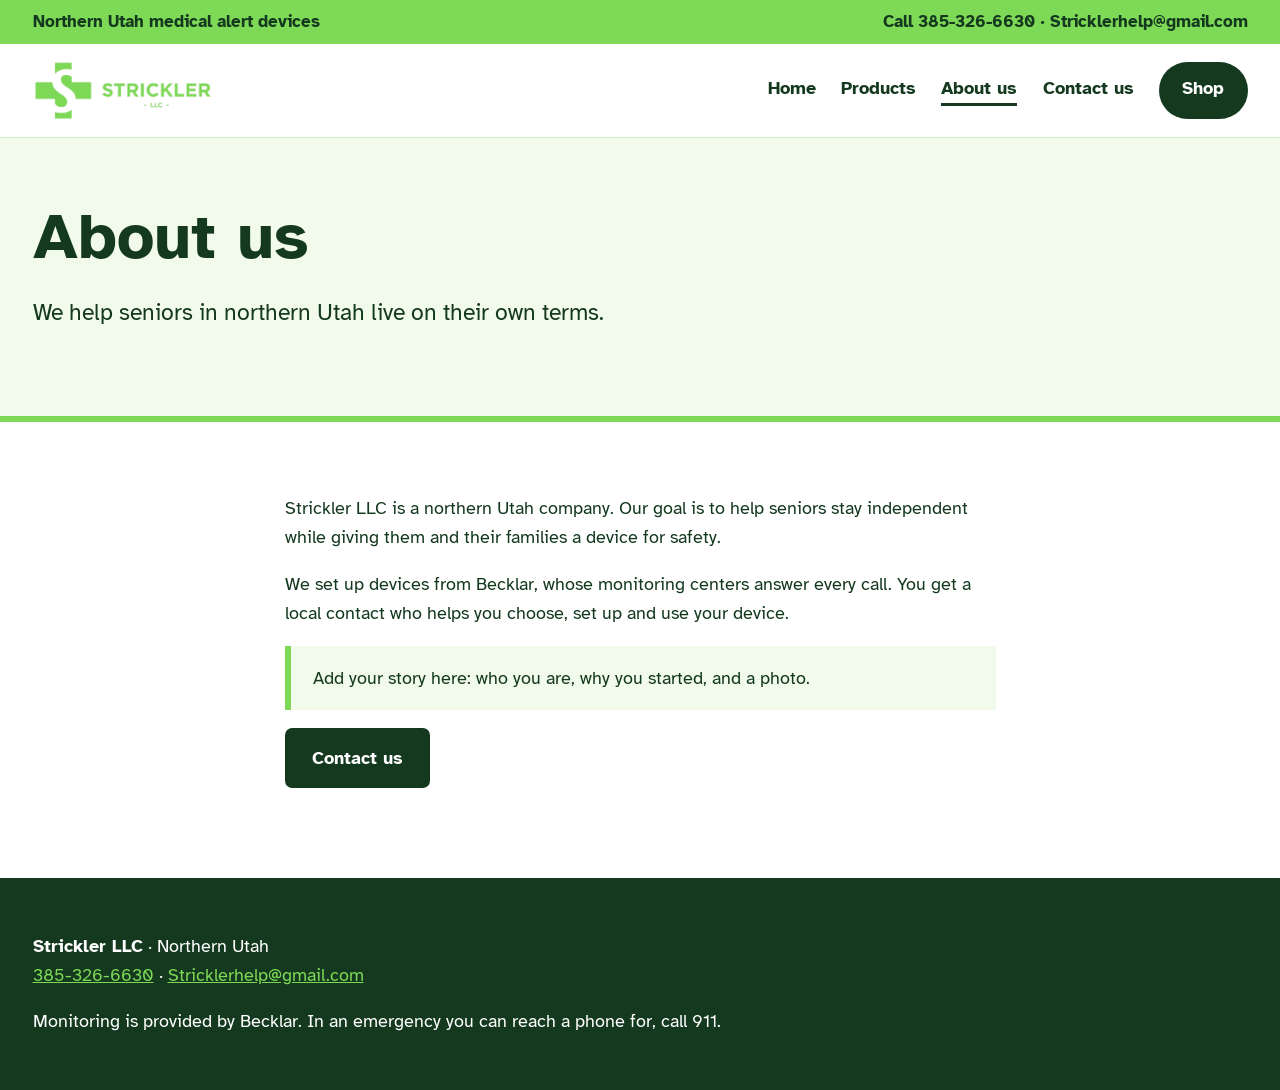
==== about.html @ ae5a93f5 "Add files via upload" ====
<!DOCTYPE html>
<html lang="en"><head><meta charset="utf-8"><meta name="viewport" content="width=device-width, initial-scale=1">
<title>About us | Strickler LLC</title><meta name="description" content="About Strickler LLC, northern Utah.">
<link href="https://fonts.googleapis.com/css2?family=Atkinson+Hyperlegible:wght@400;700&display=swap" rel="stylesheet">
<link rel="icon" href="logo.png"><link rel="stylesheet" href="style.css"></head><body>
<div class="top"><div class="wrap"><span>Northern Utah medical alert devices</span><span><a href="tel:+13853266630">Call 385-326-6630</a> &middot; <a href="mailto:Stricklerhelp@gmail.com">Stricklerhelp@gmail.com</a></span></div></div>
<header><div class="wrap"><a class="logo" href="index.html"><img src="logo.png" alt="Strickler LLC"></a>
<nav aria-label="Main"><a href="index.html">Home</a><a href="products.html">Products</a><a href="about.html" aria-current="page">About us</a><a href="contact.html">Contact us</a><a class="shop" href="https://YOUR-STORE.myshopify.com">Shop</a></nav></div></header>
<main>
<div class="hero"><div class="wrap"><h1>About us</h1><p>We help seniors in northern Utah live on their own terms.</p></div></div>
<section><div class="wrap" style="max-width:42rem"><p>Strickler LLC is a northern Utah company. Our goal is to help seniors stay independent while giving them and their families a device for safety.</p>
<p>We set up devices from Becklar, whose monitoring centers answer every call. You get a local contact who helps you choose, set up and use your device.</p>
<p class="note">Add your story here: who you are, why you started, and a photo.</p><a class="btn" href="contact.html">Contact us</a></div></section>
</main>
<footer><div class="wrap"><p><strong>Strickler LLC</strong> &middot; Northern Utah<br><a href="tel:+13853266630">385-326-6630</a> &middot; <a href="mailto:Stricklerhelp@gmail.com">Stricklerhelp@gmail.com</a></p>
<p>Monitoring is provided by Becklar. In an emergency you can reach a phone for, call 911.</p></div></footer></body></html>
---- style.css ----
:root{--lime:#7ED956;--forest:#14391f;--leaf:#2e7d32;--mist:#f1faeb;--white:#fff;--line:#cdeebd}
*{box-sizing:border-box}
html{font-size:112.5%}
body{margin:0;font-family:"Atkinson Hyperlegible",Verdana,sans-serif;color:var(--forest);background:var(--white);line-height:1.6}
a{color:var(--leaf)}
:focus-visible{outline:3px solid var(--forest);outline-offset:3px}
.wrap{max-width:60rem;margin:0 auto;padding:0 1.25rem}
header{background:var(--white);border-bottom:6px solid var(--lime)}
header .wrap{display:flex;flex-wrap:wrap;align-items:center;justify-content:space-between;gap:.5rem 1.5rem;padding-top:.9rem;padding-bottom:.9rem}
.logo{font-weight:700;font-size:1.4rem;color:var(--forest);text-decoration:none}
nav a{color:var(--forest);font-weight:700;margin-right:1.1rem;text-decoration:none;border-bottom:3px solid transparent}
nav a:hover,nav a[aria-current]{border-bottom-color:var(--forest)}
h1{font-size:clamp(2.2rem,6vw,3.6rem);line-height:1.1;margin:0 0 1rem}
h2{font-size:1.8rem;margin:0 0 .75rem}
.hero{background:var(--mist);padding:3.5rem 0;border-bottom:6px solid var(--lime)}
.hero p{font-size:1.25rem;max-width:36rem}
section{padding:3rem 0}
.btn{display:inline-block;background:var(--forest);color:var(--white);padding:.85rem 1.5rem;border-radius:.4rem;font-weight:700;text-decoration:none;margin-right:.5rem}
.btn:hover{background:var(--leaf)}
.btn.alt{background:var(--lime);color:var(--forest)}
.btn.alt:hover{background:#93e270}
.grid{display:grid;grid-template-columns:repeat(auto-fit,minmax(16rem,1fr));gap:1.5rem}
.card{border:2px solid var(--line);border-radius:.6rem;padding:1.5rem;background:var(--white)}
.card h3{margin-top:0;font-size:1.5rem}
.price{font-size:1.1rem}
.price strong{font-size:2rem}
ul.tick{padding-left:1.2rem}
.note{background:var(--mist);border-left:6px solid var(--lime);padding:1rem 1.25rem}
footer{background:var(--forest);color:var(--white);padding:2rem 0;margin-top:2rem}
footer a{color:var(--lime)}
@media (prefers-reduced-motion:no-preference){.btn{transition:background .15s}}
.logo img{display:block;height:3.4rem;width:auto}
.top{background:var(--lime);font-weight:700;font-size:.95rem}
.top .wrap{display:flex;justify-content:space-between;flex-wrap:wrap;gap:.25rem 1.5rem;padding-top:.45rem;padding-bottom:.45rem}
.top a{color:var(--forest);text-decoration:none}
header{border-bottom:1px solid var(--line)}
header .wrap{max-width:70rem}
.wrap{max-width:70rem}
.shop{background:var(--forest);color:var(--white);padding:.7rem 1.3rem;border-radius:2rem;font-weight:700;text-decoration:none;white-space:nowrap}
.shop:hover{background:var(--leaf)}
nav{display:flex;flex-wrap:wrap;gap:.25rem 1.4rem;align-items:center}
nav a{margin:0}
.split{display:grid;grid-template-columns:repeat(auto-fit,minmax(18rem,1fr));gap:2.5rem;align-items:center}
video{width:100%;border-radius:.8rem;background:var(--forest);border:4px solid var(--lime)}
table{width:100%;border-collapse:collapse;margin:1rem 0}
th,td{text-align:left;padding:.7rem .8rem;border-bottom:1px solid var(--line);vertical-align:top}
th{background:var(--mist)}
details{border:2px solid var(--line);border-radius:.5rem;padding:.8rem 1.1rem;margin-bottom:.8rem}
summary{font-weight:700;cursor:pointer}
label{display:block;font-weight:700;margin:.9rem 0 .25rem}
input,textarea{width:100%;font:inherit;padding:.7rem;border:2px solid var(--forest);border-radius:.4rem}
.steps{counter-reset:s;list-style:none;padding:0;display:grid;grid-template-columns:repeat(auto-fit,minmax(15rem,1fr));gap:1.25rem}
.steps li{counter-increment:s;border-top:6px solid var(--lime);padding-top:.8rem}
.steps li::before{content:counter(s);display:block;font-size:2.4rem;font-weight:700;color:var(--leaf)}
.photo{background:var(--mist);border:2px dashed var(--lime);border-radius:.6rem;padding:2.5rem 1rem;text-align:center;margin-bottom:1rem}
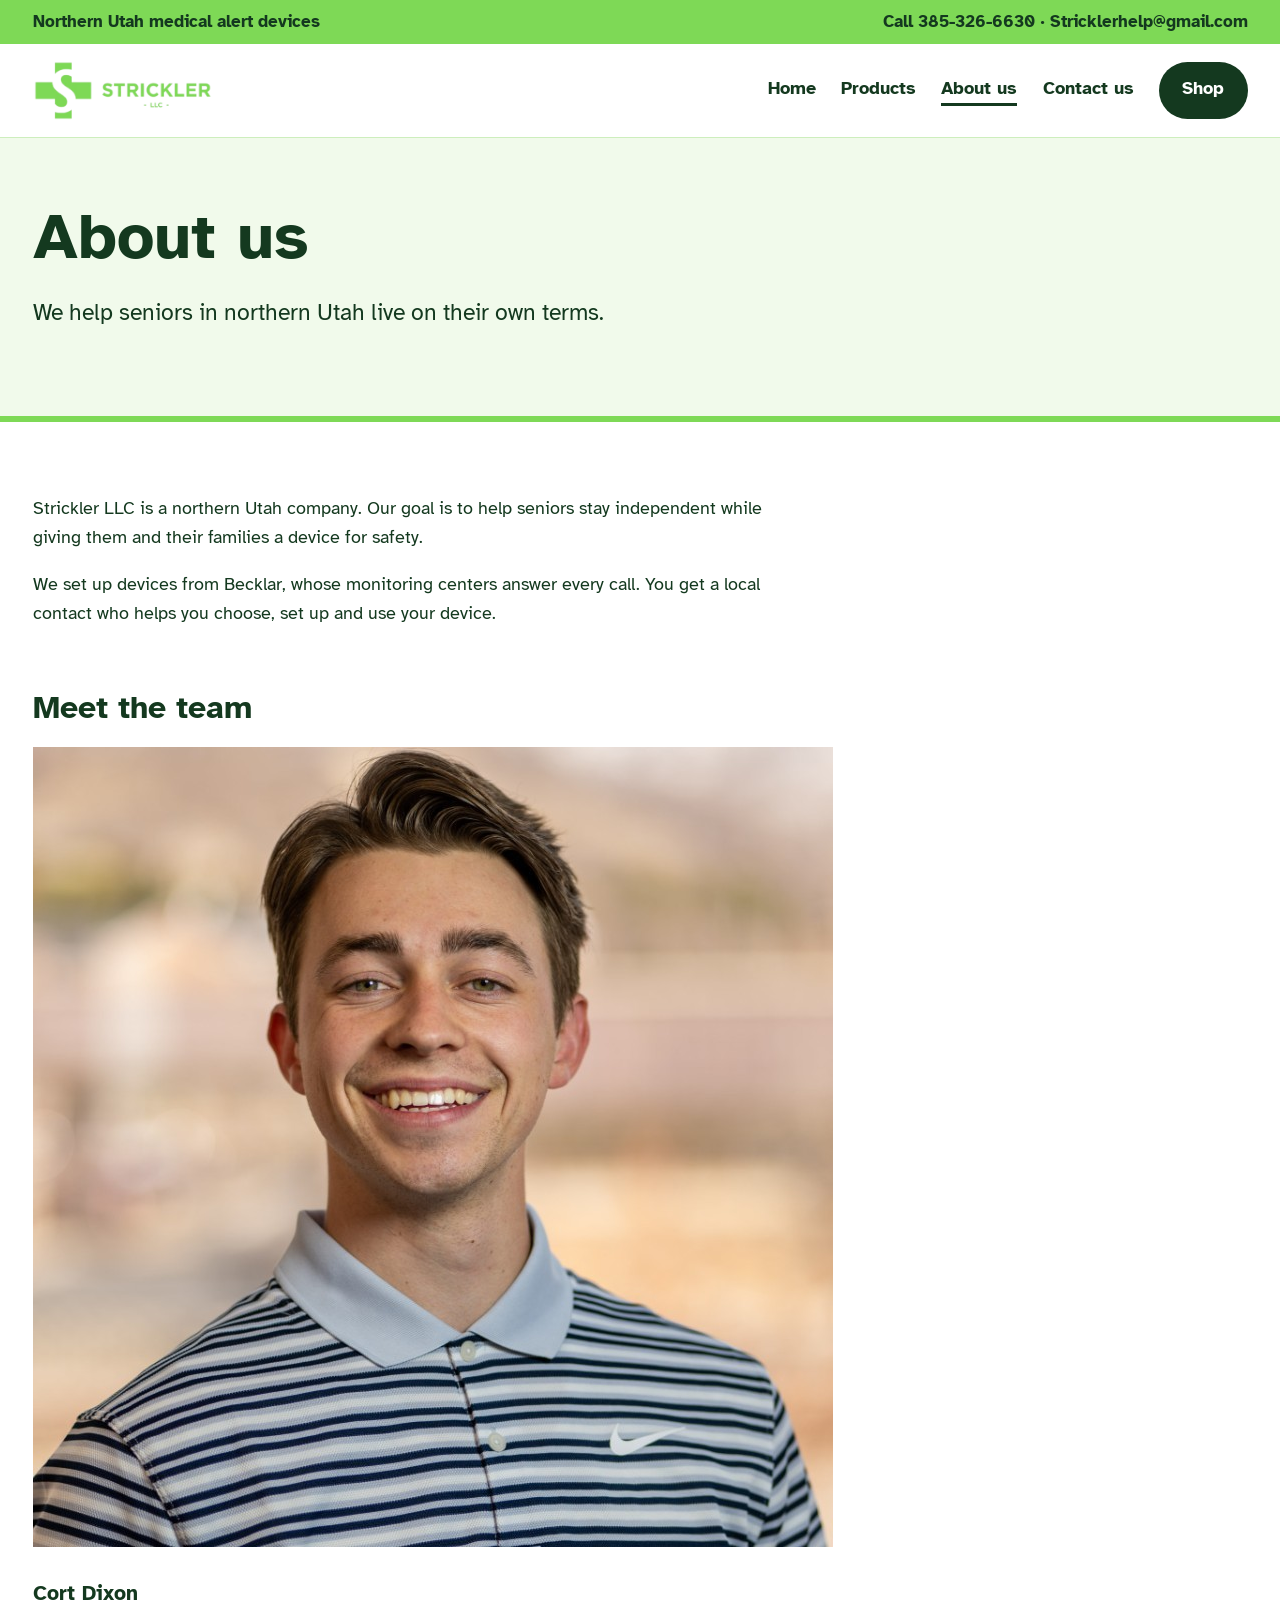
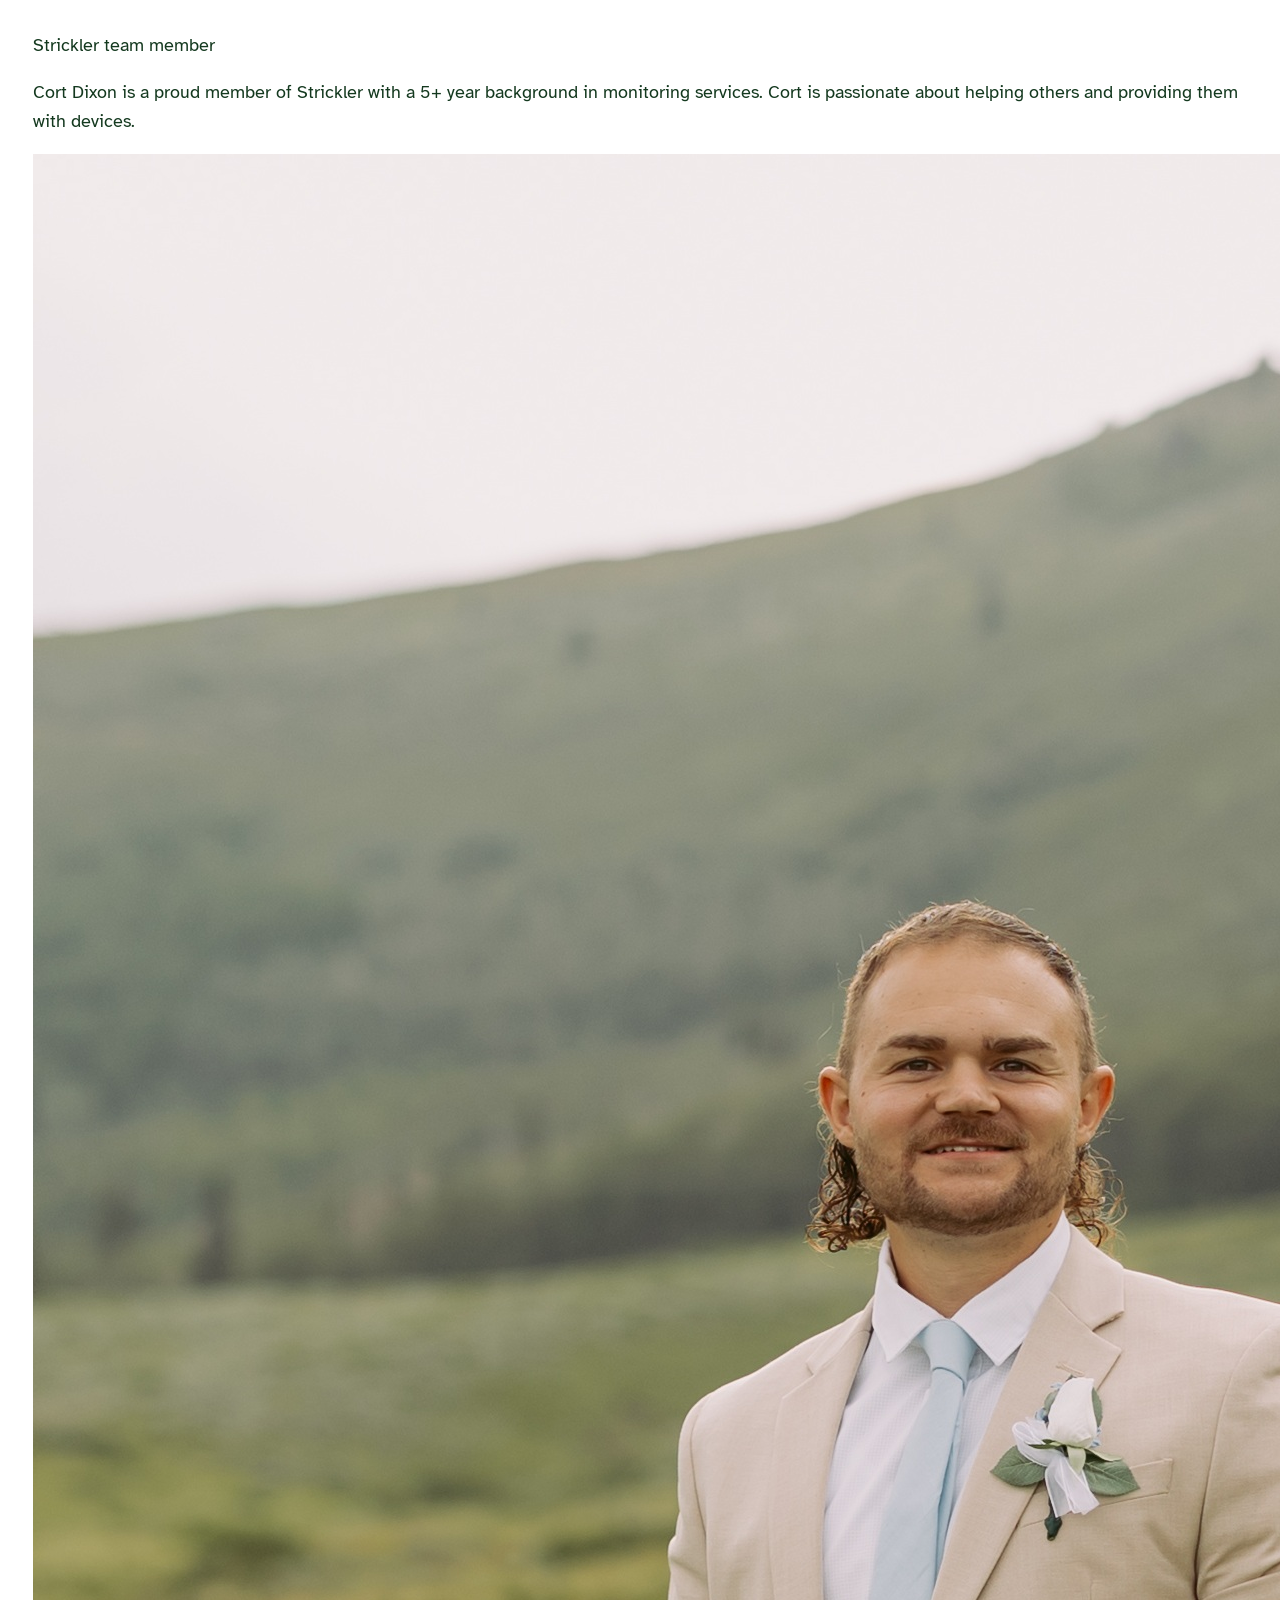
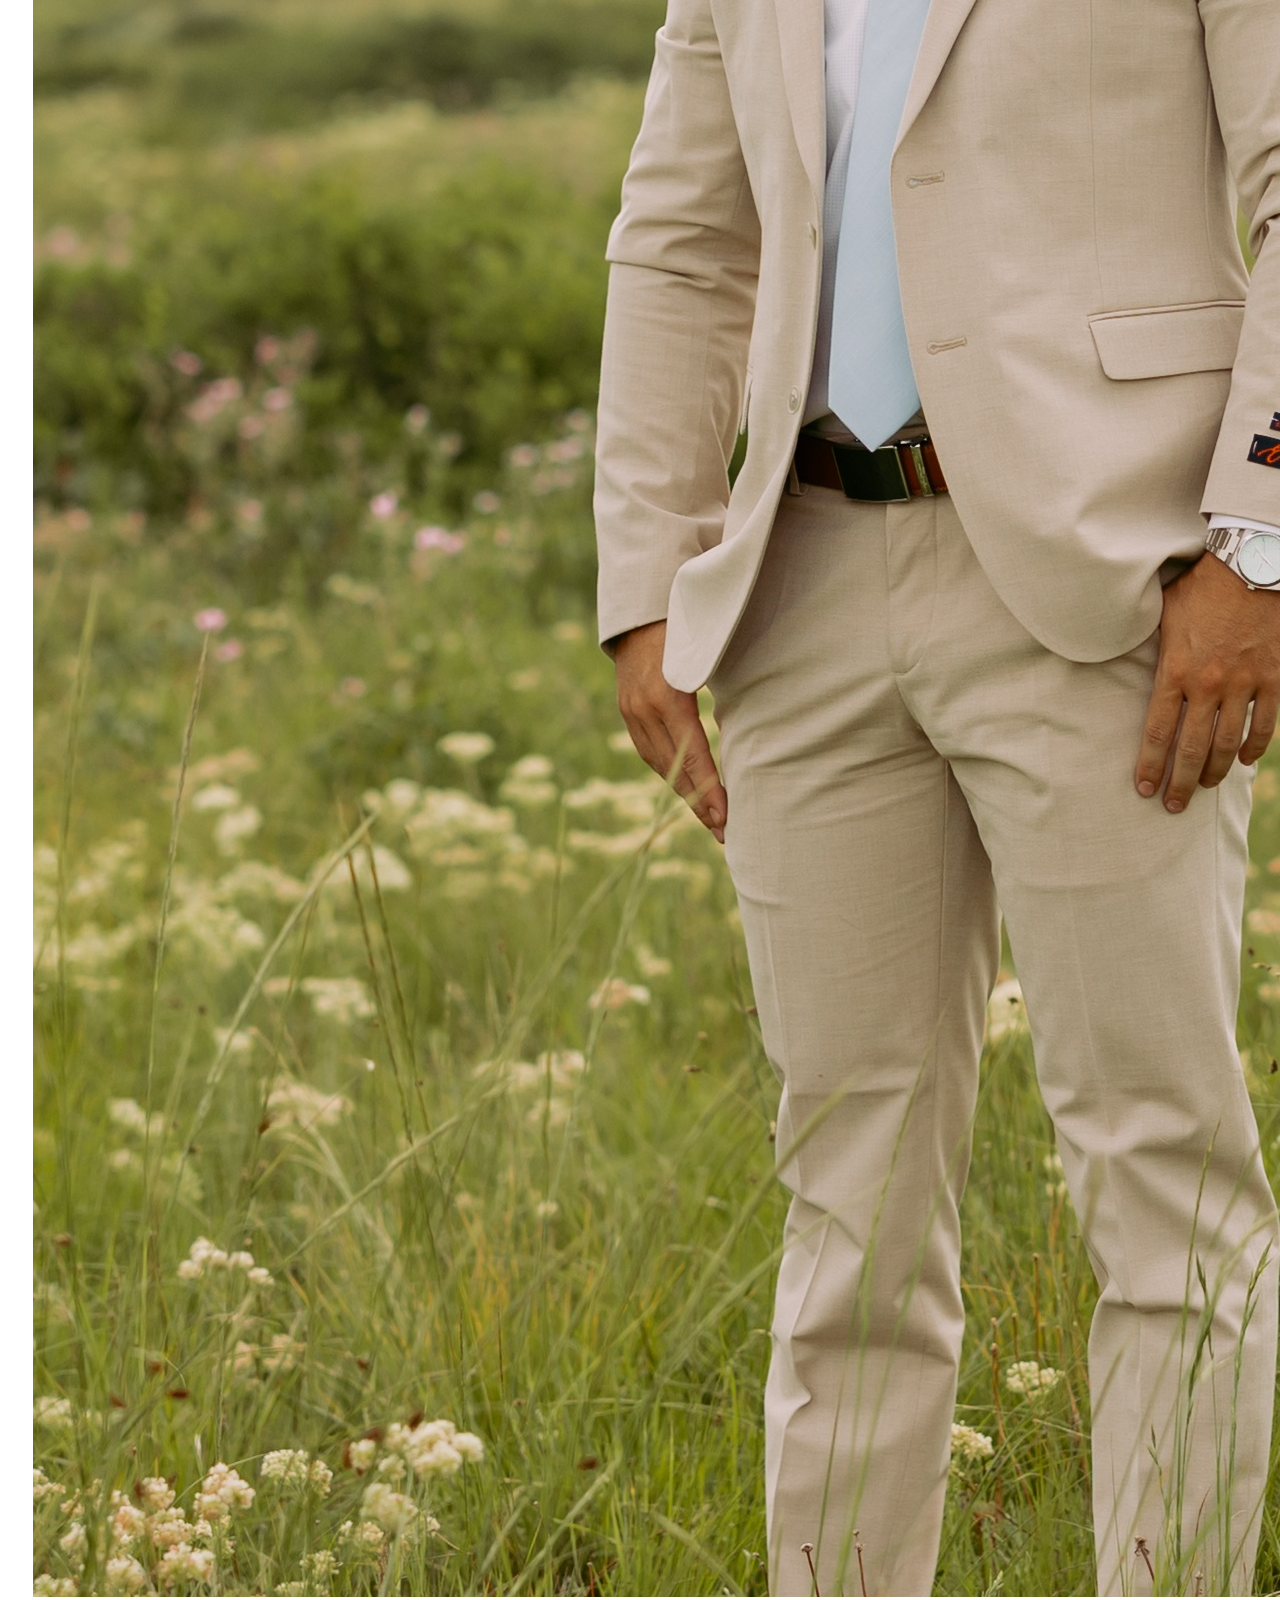
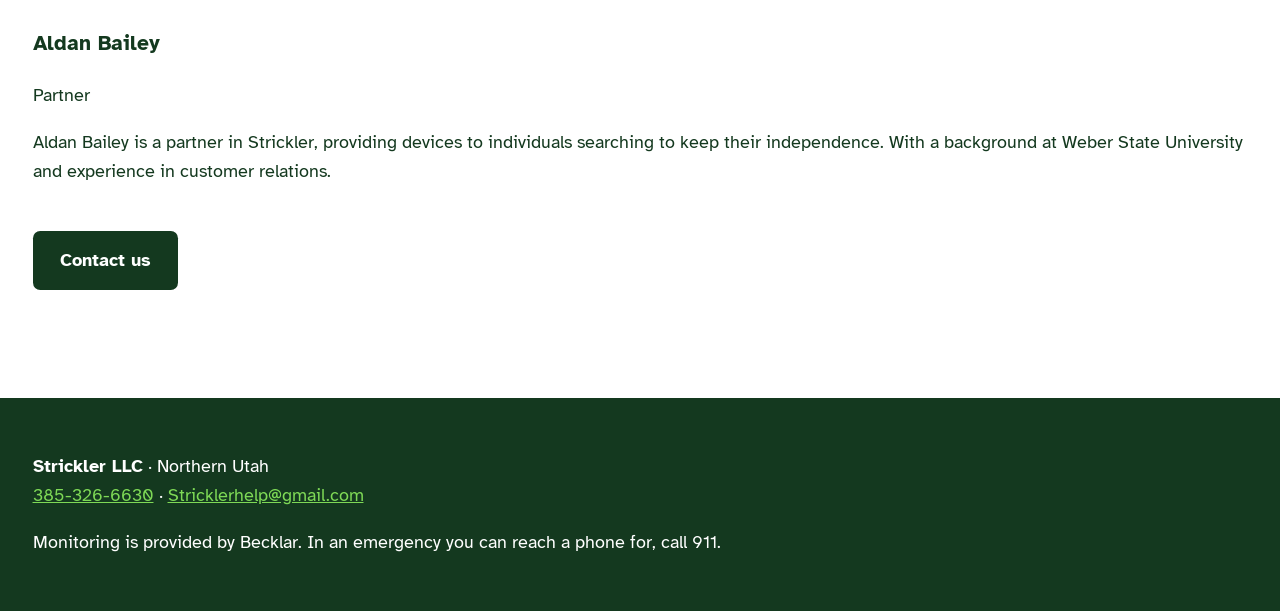
==== commit 7c993af9: "Add files via upload" ====
--- a/about.html
+++ b/about.html
@@ -2,15 +2,21 @@
 <html lang="en"><head><meta charset="utf-8"><meta name="viewport" content="width=device-width, initial-scale=1">
 <title>About us | Strickler LLC</title><meta name="description" content="About Strickler LLC, northern Utah.">
 <link href="https://fonts.googleapis.com/css2?family=Atkinson+Hyperlegible:wght@400;700&display=swap" rel="stylesheet">
-<link rel="icon" href="logo.png"><link rel="stylesheet" href="style.css"></head><body>
+<link rel="icon" type="image/png" href="favicon.png"><link rel="apple-touch-icon" href="favicon.png"><link rel="stylesheet" href="style.css"></head><body>
 <div class="top"><div class="wrap"><span>Northern Utah medical alert devices</span><span><a href="tel:+13853266630">Call 385-326-6630</a> &middot; <a href="mailto:Stricklerhelp@gmail.com">Stricklerhelp@gmail.com</a></span></div></div>
 <header><div class="wrap"><a class="logo" href="index.html"><img src="logo.png" alt="Strickler LLC"></a>
 <nav aria-label="Main"><a href="index.html">Home</a><a href="products.html">Products</a><a href="about.html" aria-current="page">About us</a><a href="contact.html">Contact us</a><a class="shop" href="https://YOUR-STORE.myshopify.com">Shop</a></nav></div></header>
 <main>
 <div class="hero"><div class="wrap"><h1>About us</h1><p>We help seniors in northern Utah live on their own terms.</p></div></div>
-<section><div class="wrap" style="max-width:42rem"><p>Strickler LLC is a northern Utah company. Our goal is to help seniors stay independent while giving them and their families a device for safety.</p>
-<p>We set up devices from Becklar, whose monitoring centers answer every call. You get a local contact who helps you choose, set up and use your device.</p>
-<p class="note">Add your story here: who you are, why you started, and a photo.</p><a class="btn" href="contact.html">Contact us</a></div></section>
+<section><div class="wrap"><div style="max-width:42rem"><p>Strickler LLC is a northern Utah company. Our goal is to help seniors stay independent while giving them and their families a device for safety.</p>
+<p>We set up devices from Becklar, whose monitoring centers answer every call. You get a local contact who helps you choose, set up and use your device.</p></div>
+<h2 style="margin-top:3rem">Meet the team</h2>
+<div class="team">
+<div class="person"><img class="avatar" src="images/Cort_About.jpg" alt="Cort Dixon" loading="lazy"><h3>Cort Dixon</h3><p class="role">Strickler team member</p>
+<p>Cort Dixon is a proud member of Strickler with a 5+ year background in monitoring services. Cort is passionate about helping others and providing them with devices.</p></div>
+<div class="person"><img class="avatar" src="images/Aldan_About.jpg" alt="Aldan Bailey" loading="lazy"><h3>Aldan Bailey</h3><p class="role">Partner</p>
+<p>Aldan Bailey is a partner in Strickler, providing devices to individuals searching to keep their independence. With a background at Weber State University and experience in customer relations.</p></div></div>
+<p style="margin-top:2.5rem"><a class="btn" href="contact.html">Contact us</a></p></div></section>
 </main>
 <footer><div class="wrap"><p><strong>Strickler LLC</strong> &middot; Northern Utah<br><a href="tel:+13853266630">385-326-6630</a> &middot; <a href="mailto:Stricklerhelp@gmail.com">Stricklerhelp@gmail.com</a></p>
 <p>Monitoring is provided by Becklar. In an emergency you can reach a phone for, call 911.</p></div></footer></body></html>
--- a/style.css
+++ b/style.css
@@ -53,3 +53,10 @@
 .steps li{counter-increment:s;border-top:6px solid var(--lime);padding-top:.8rem}
 .steps li::before{content:counter(s);display:block;font-size:2.4rem;font-weight:700;color:var(--leaf)}
 .photo{background:var(--mist);border:2px dashed var(--lime);border-radius:.6rem;padding:2.5rem 1rem;text-align:center;margin-bottom:1rem}
+.prod{display:flex;align-items:center;justify-content:center;height:18rem;background:var(--mist);border-radius:.6rem;margin-bottom:1rem}
+.prod img{max-height:16rem;max-width:80%;width:auto;height:auto}
+.hero-img{display:block;width:100%;max-width:34rem;height:auto;margin:0 auto}
+.apps{display:flex;gap:1rem;justify-content:center;align-items:flex-start}
+.apps img{width:48%;max-width:15rem;height:auto}
+
+video{display:block;width:100%;max-width:22rem;aspect-ratio:9/16;object-fit:cover;margin:0 auto;max-height:none}
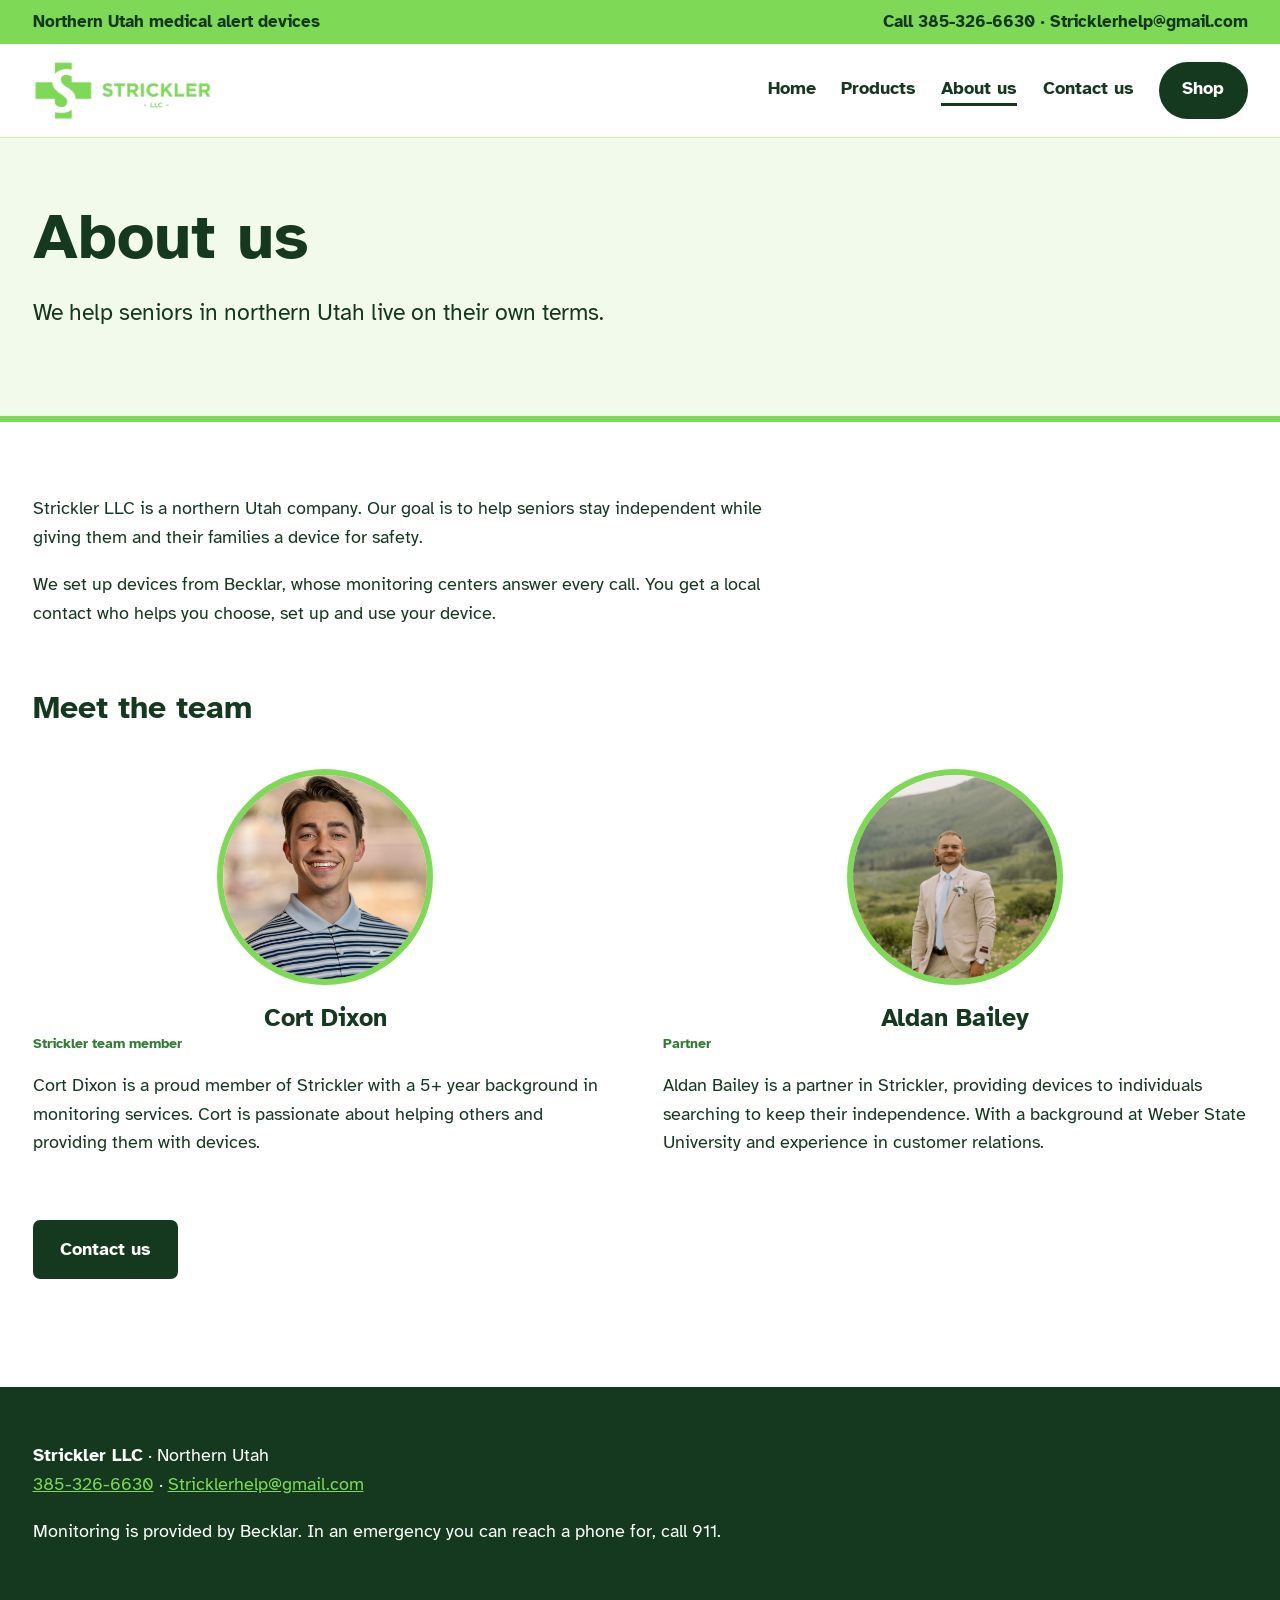
==== commit bf45ae3b: "Add files via upload" ====
--- a/about.html
+++ b/about.html
@@ -2,7 +2,7 @@
 <html lang="en"><head><meta charset="utf-8"><meta name="viewport" content="width=device-width, initial-scale=1">
 <title>About us | Strickler LLC</title><meta name="description" content="About Strickler LLC, northern Utah.">
 <link href="https://fonts.googleapis.com/css2?family=Atkinson+Hyperlegible:wght@400;700&display=swap" rel="stylesheet">
-<link rel="icon" type="image/png" href="favicon.png"><link rel="apple-touch-icon" href="favicon.png"><link rel="stylesheet" href="style.css"></head><body>
+<link rel="icon" type="image/png" href="favicon.png"><link rel="apple-touch-icon" href="favicon.png"><link rel="stylesheet" href="style.css?v=3"></head><body>
 <div class="top"><div class="wrap"><span>Northern Utah medical alert devices</span><span><a href="tel:+13853266630">Call 385-326-6630</a> &middot; <a href="mailto:Stricklerhelp@gmail.com">Stricklerhelp@gmail.com</a></span></div></div>
 <header><div class="wrap"><a class="logo" href="index.html"><img src="logo.png" alt="Strickler LLC"></a>
 <nav aria-label="Main"><a href="index.html">Home</a><a href="products.html">Products</a><a href="about.html" aria-current="page">About us</a><a href="contact.html">Contact us</a><a class="shop" href="https://YOUR-STORE.myshopify.com">Shop</a></nav></div></header>
@@ -12,9 +12,9 @@
 <p>We set up devices from Becklar, whose monitoring centers answer every call. You get a local contact who helps you choose, set up and use your device.</p></div>
 <h2 style="margin-top:3rem">Meet the team</h2>
 <div class="team">
-<div class="person"><img class="avatar" src="images/Cort_About.jpg" alt="Cort Dixon" loading="lazy"><h3>Cort Dixon</h3><p class="role">Strickler team member</p>
+<div class="person" style="text-align:center"><img class="avatar" src="images/Cort_About.jpg" alt="Cort Dixon" width="192" height="192" loading="lazy" style="display:block;width:12rem;height:12rem;max-width:100%;border-radius:50%;object-fit:cover;object-position:center 20%;border:6px solid #7ED956;background:#f1faeb;margin:0 auto 1rem"><h3 style="margin:0;font-size:1.4rem;line-height:1.2">Cort Dixon</h3><p class="role" style="margin:.1rem 0 .6rem;font-size:.8rem;line-height:1.2;font-weight:700;color:#2e7d32">Strickler team member</p>
 <p>Cort Dixon is a proud member of Strickler with a 5+ year background in monitoring services. Cort is passionate about helping others and providing them with devices.</p></div>
-<div class="person"><img class="avatar" src="images/Aldan_About.jpg" alt="Aldan Bailey" loading="lazy"><h3>Aldan Bailey</h3><p class="role">Partner</p>
+<div class="person" style="text-align:center"><img class="avatar" src="images/Aldan_About.jpg" alt="Aldan Bailey" width="192" height="192" loading="lazy" style="display:block;width:12rem;height:12rem;max-width:100%;border-radius:50%;object-fit:cover;object-position:center 20%;border:6px solid #7ED956;background:#f1faeb;margin:0 auto 1rem"><h3 style="margin:0;font-size:1.4rem;line-height:1.2">Aldan Bailey</h3><p class="role" style="margin:.1rem 0 .6rem;font-size:.8rem;line-height:1.2;font-weight:700;color:#2e7d32">Partner</p>
 <p>Aldan Bailey is a partner in Strickler, providing devices to individuals searching to keep their independence. With a background at Weber State University and experience in customer relations.</p></div></div>
 <p style="margin-top:2.5rem"><a class="btn" href="contact.html">Contact us</a></p></div></section>
 </main>
--- a/style.css
+++ b/style.css
@@ -60,3 +60,9 @@
 .apps img{width:48%;max-width:15rem;height:auto}
 
 video{display:block;width:100%;max-width:22rem;aspect-ratio:9/16;object-fit:cover;margin:0 auto;max-height:none}
+.team{display:grid;grid-template-columns:repeat(auto-fit,minmax(16rem,1fr));gap:2.5rem;margin-top:2rem}
+.person{text-align:center}
+.avatar{display:block;width:12rem;height:12rem;border-radius:50%;object-fit:cover;object-position:center top;border:6px solid var(--lime);background:var(--mist);margin:0 auto 1rem}
+.person h3{margin:0;font-size:1.5rem}
+.role{color:var(--leaf);font-weight:700;margin:.15rem 0 .75rem}
+.person p{text-align:left}
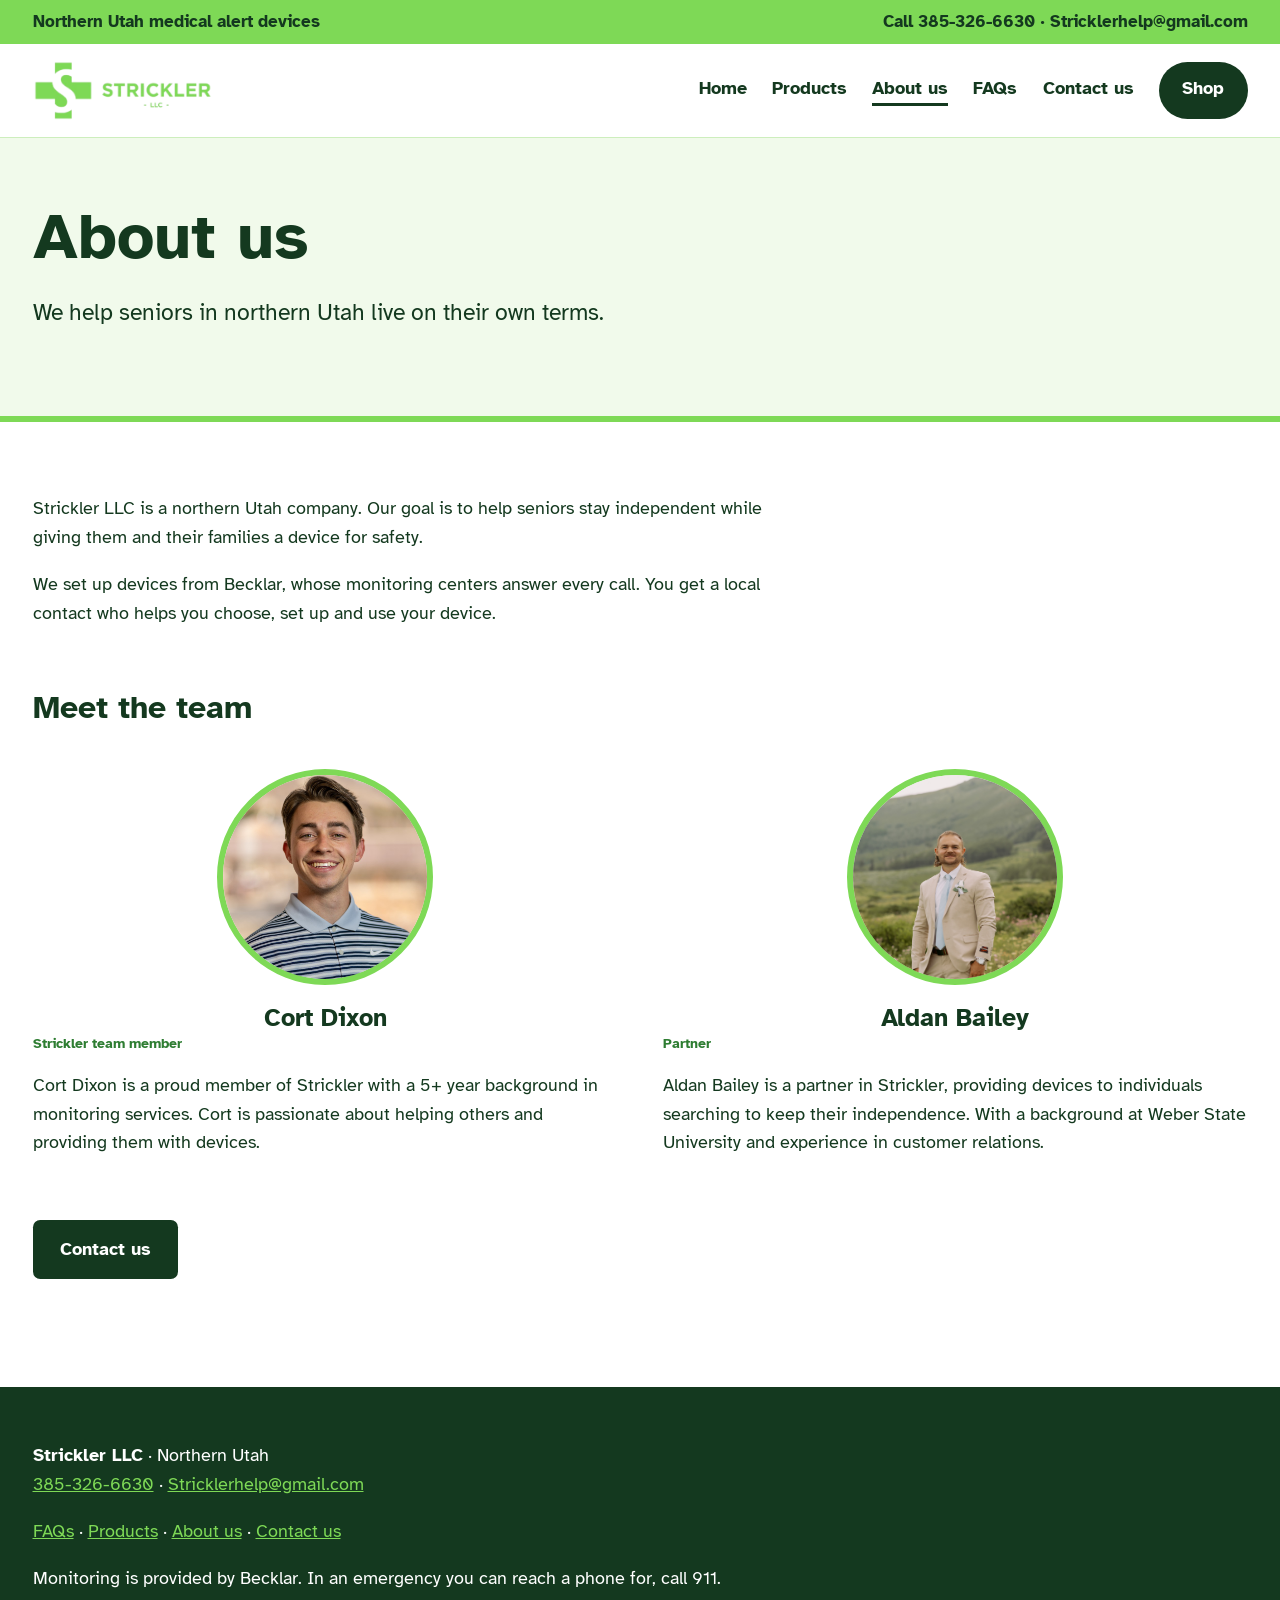
==== commit f015134a: "Add files via upload" ====
--- a/about.html
+++ b/about.html
@@ -5,7 +5,7 @@
 <link rel="icon" type="image/png" href="favicon.png"><link rel="apple-touch-icon" href="favicon.png"><link rel="stylesheet" href="style.css?v=3"></head><body>
 <div class="top"><div class="wrap"><span>Northern Utah medical alert devices</span><span><a href="tel:+13853266630">Call 385-326-6630</a> &middot; <a href="mailto:Stricklerhelp@gmail.com">Stricklerhelp@gmail.com</a></span></div></div>
 <header><div class="wrap"><a class="logo" href="index.html"><img src="logo.png" alt="Strickler LLC"></a>
-<nav aria-label="Main"><a href="index.html">Home</a><a href="products.html">Products</a><a href="about.html" aria-current="page">About us</a><a href="contact.html">Contact us</a><a class="shop" href="https://YOUR-STORE.myshopify.com">Shop</a></nav></div></header>
+<nav aria-label="Main"><a href="index.html">Home</a><a href="products.html">Products</a><a href="about.html" aria-current="page">About us</a><a href="faq.html">FAQs</a><a href="contact.html">Contact us</a><a class="shop" href="https://YOUR-STORE.myshopify.com">Shop</a></nav></div></header>
 <main>
 <div class="hero"><div class="wrap"><h1>About us</h1><p>We help seniors in northern Utah live on their own terms.</p></div></div>
 <section><div class="wrap"><div style="max-width:42rem"><p>Strickler LLC is a northern Utah company. Our goal is to help seniors stay independent while giving them and their families a device for safety.</p>
@@ -19,4 +19,5 @@
 <p style="margin-top:2.5rem"><a class="btn" href="contact.html">Contact us</a></p></div></section>
 </main>
 <footer><div class="wrap"><p><strong>Strickler LLC</strong> &middot; Northern Utah<br><a href="tel:+13853266630">385-326-6630</a> &middot; <a href="mailto:Stricklerhelp@gmail.com">Stricklerhelp@gmail.com</a></p>
+<p><a href="faq.html">FAQs</a> &middot; <a href="products.html">Products</a> &middot; <a href="about.html">About us</a> &middot; <a href="contact.html">Contact us</a></p>
 <p>Monitoring is provided by Becklar. In an emergency you can reach a phone for, call 911.</p></div></footer></body></html>
--- a/style.css
+++ b/style.css
@@ -62,7 +62,7 @@
 video{display:block;width:100%;max-width:22rem;aspect-ratio:9/16;object-fit:cover;margin:0 auto;max-height:none}
 .team{display:grid;grid-template-columns:repeat(auto-fit,minmax(16rem,1fr));gap:2.5rem;margin-top:2rem}
 .person{text-align:center}
-.avatar{display:block;width:12rem;height:12rem;border-radius:50%;object-fit:cover;object-position:center top;border:6px solid var(--lime);background:var(--mist);margin:0 auto 1rem}
-.person h3{margin:0;font-size:1.5rem}
-.role{color:var(--leaf);font-weight:700;margin:.15rem 0 .75rem}
+.avatar{display:block;width:12rem;height:12rem;max-width:100%;border-radius:50%;object-fit:cover;object-position:center 20%;border:6px solid var(--lime);background:var(--mist);margin:0 auto 1rem}
+.person h3{margin:0;font-size:1.4rem;line-height:1.2}
+.role{color:var(--leaf);font-weight:700;font-size:.8rem;line-height:1.2;margin:.1rem 0 .6rem}
 .person p{text-align:left}
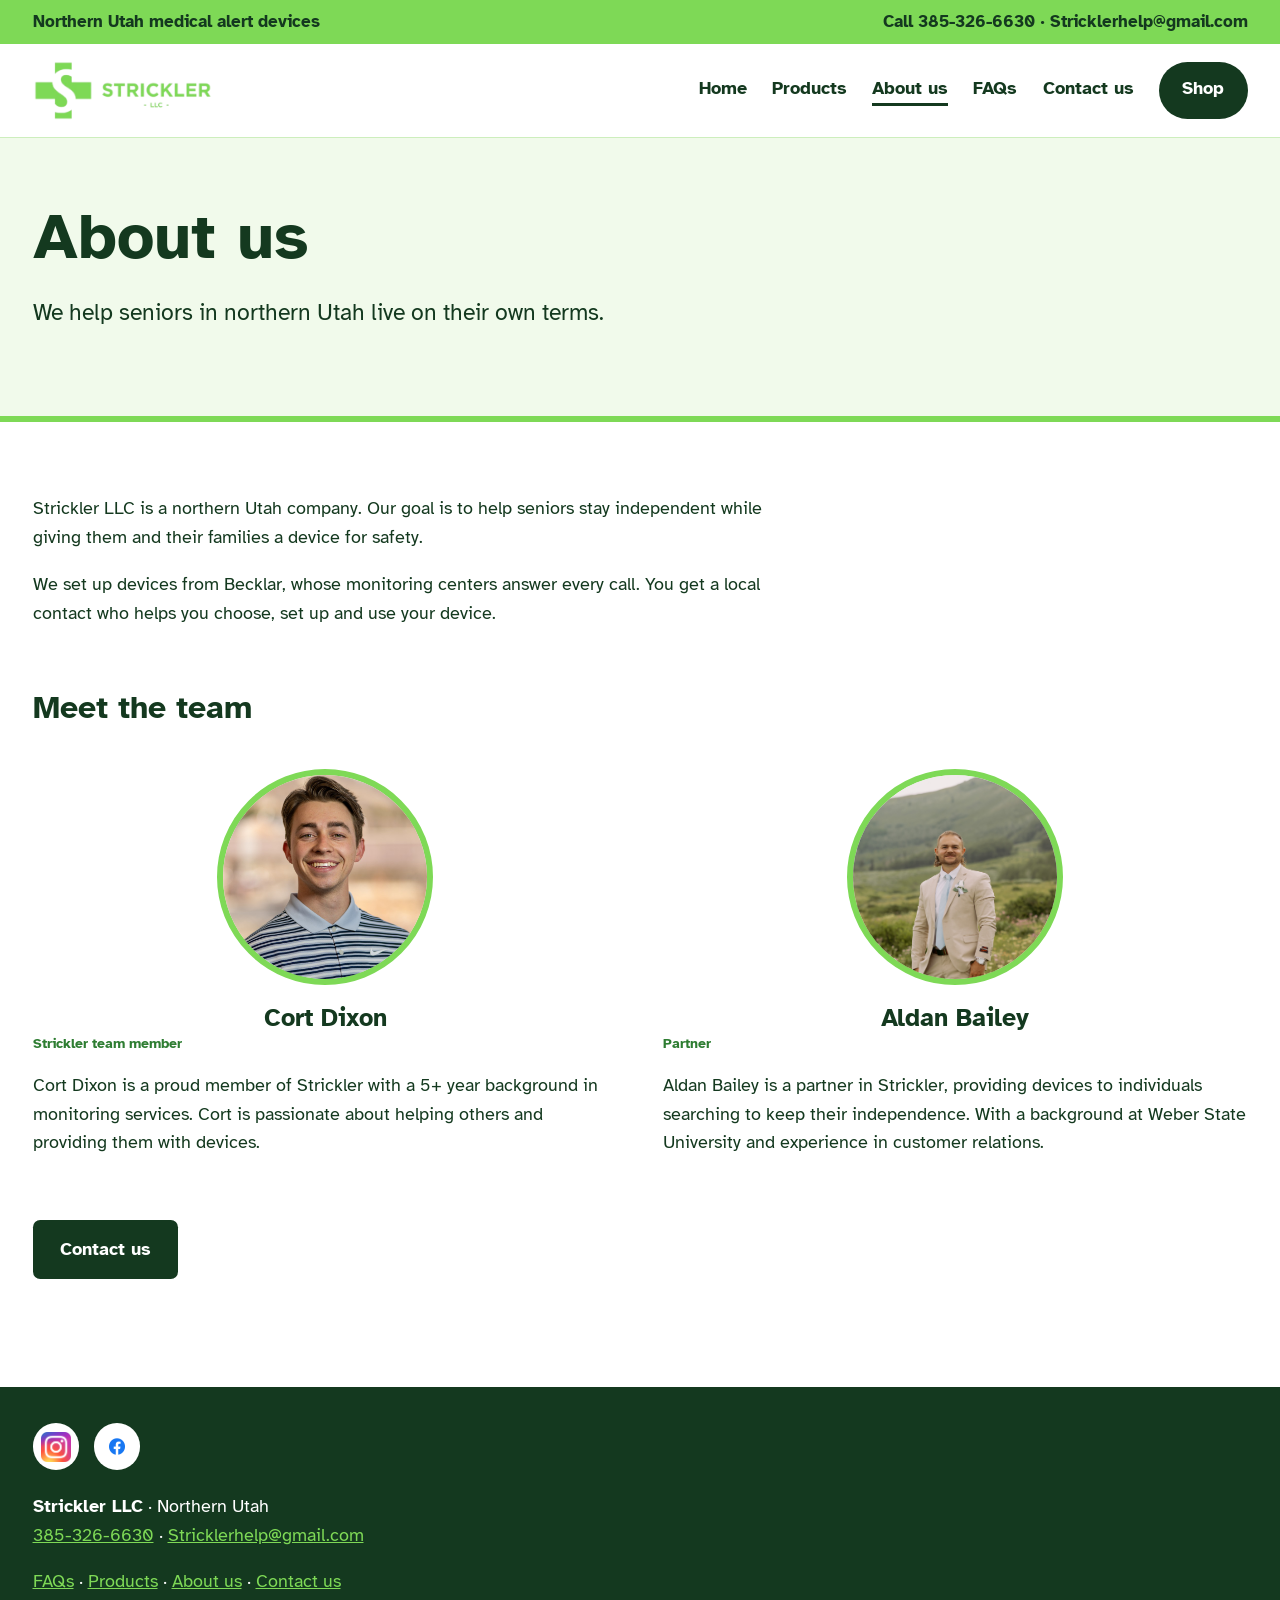
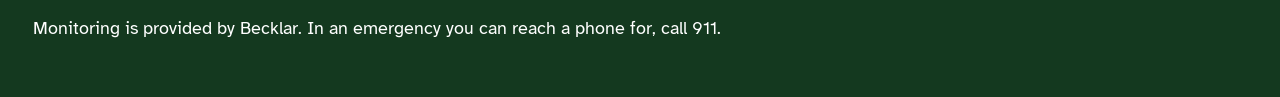
==== commit b165f21c: "Add files via upload" ====
--- a/about.html
+++ b/about.html
@@ -18,6 +18,7 @@
 <p>Aldan Bailey is a partner in Strickler, providing devices to individuals searching to keep their independence. With a background at Weber State University and experience in customer relations.</p></div></div>
 <p style="margin-top:2.5rem"><a class="btn" href="contact.html">Contact us</a></p></div></section>
 </main>
-<footer><div class="wrap"><p><strong>Strickler LLC</strong> &middot; Northern Utah<br><a href="tel:+13853266630">385-326-6630</a> &middot; <a href="mailto:Stricklerhelp@gmail.com">Stricklerhelp@gmail.com</a></p>
+<footer><div class="wrap"><p style="display:flex;align-items:center;gap:.8rem;margin:0 0 1.2rem"><a href="https://www.instagram.com/strickler_llc/" target="_blank" rel="noopener" aria-label="Strickler on Instagram" style="display:flex;align-items:center;justify-content:center;width:2.6rem;height:2.6rem;background:#fff;border-radius:50%;text-decoration:none"><img src="images/Instagram.png" alt="Instagram" width="26" height="26" style="display:block;width:1.7rem;height:1.7rem;object-fit:contain"></a><a href="https://www.facebook.com/profile.php?id=100068151169448" target="_blank" rel="noopener" aria-label="Strickler on Facebook" style="display:flex;align-items:center;justify-content:center;width:2.6rem;height:2.6rem;background:#fff;border-radius:50%;text-decoration:none"><img src="images/Facebook.png" alt="Facebook" width="26" height="26" style="display:block;width:1.7rem;height:1.7rem;object-fit:contain"></a></p>
+<p><strong>Strickler LLC</strong> &middot; Northern Utah<br><a href="tel:+13853266630">385-326-6630</a> &middot; <a href="mailto:Stricklerhelp@gmail.com">Stricklerhelp@gmail.com</a></p>
 <p><a href="faq.html">FAQs</a> &middot; <a href="products.html">Products</a> &middot; <a href="about.html">About us</a> &middot; <a href="contact.html">Contact us</a></p>
 <p>Monitoring is provided by Becklar. In an emergency you can reach a phone for, call 911.</p></div></footer></body></html>
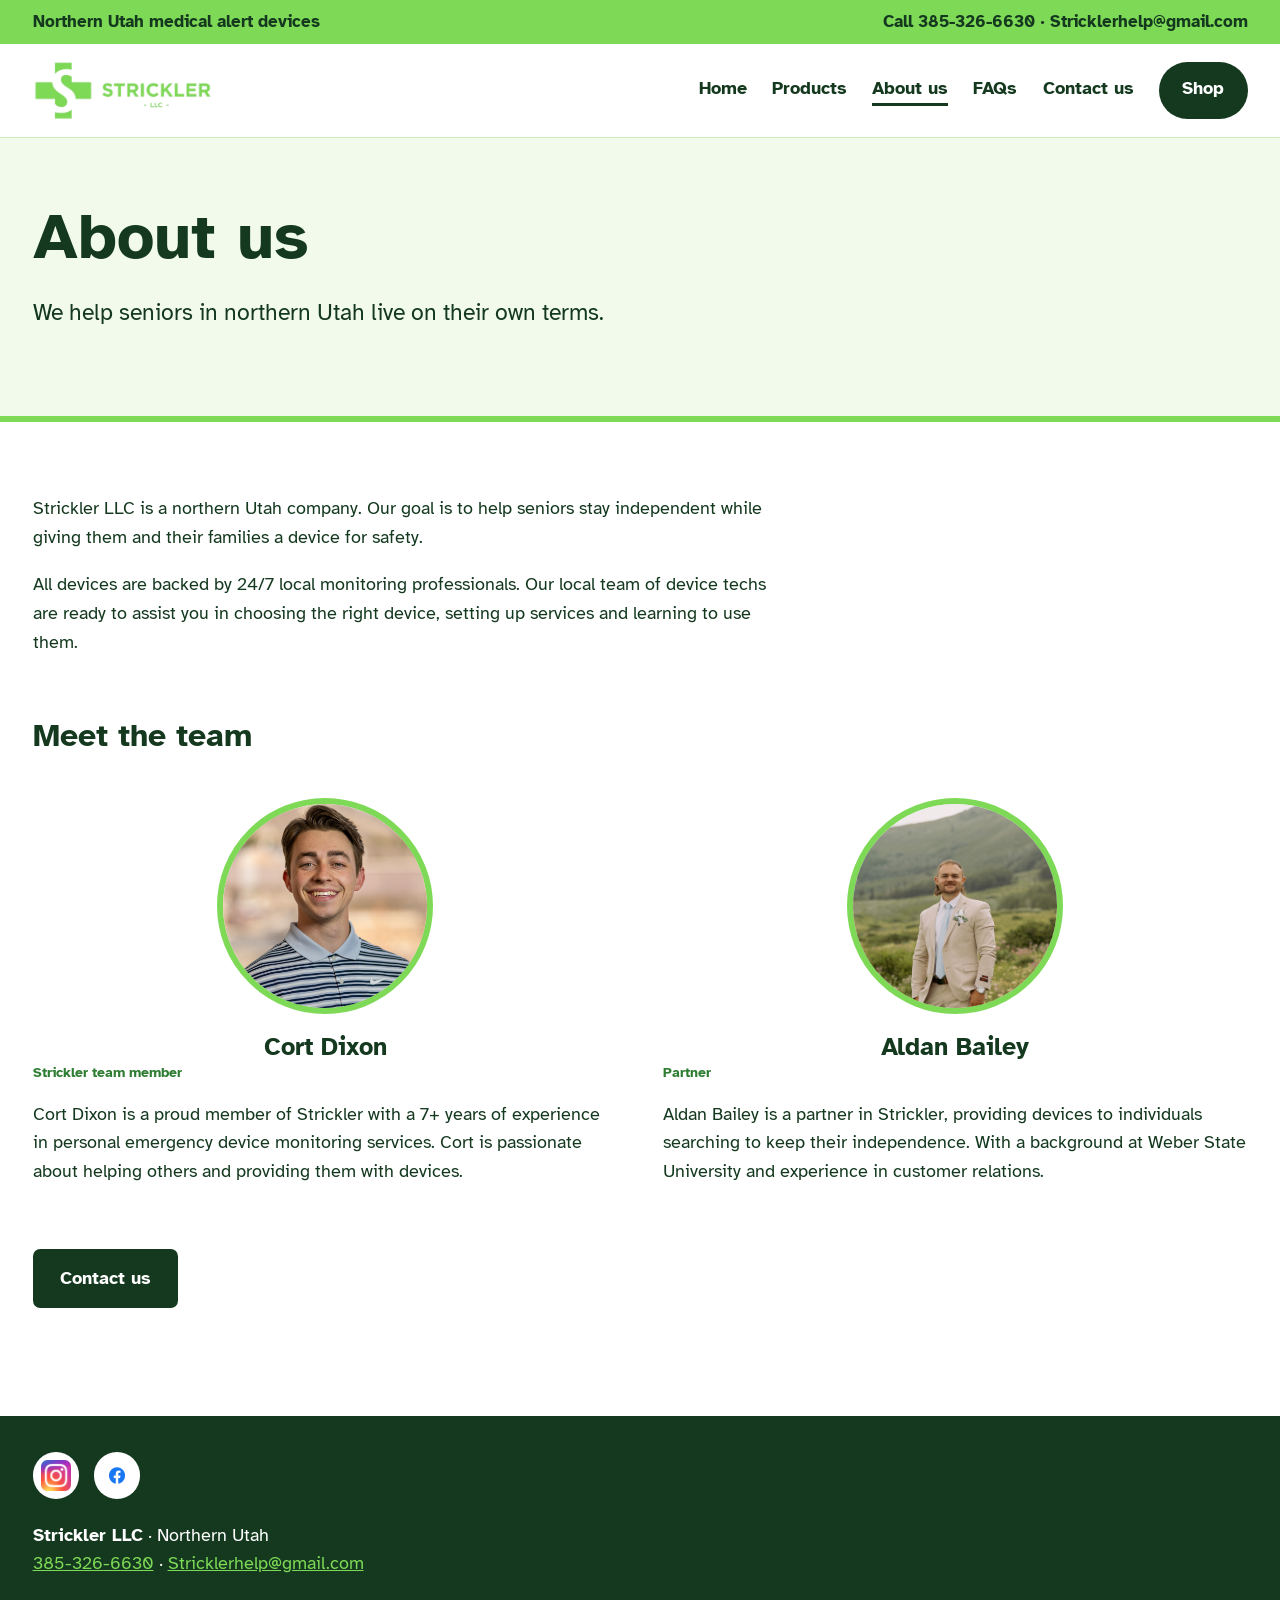
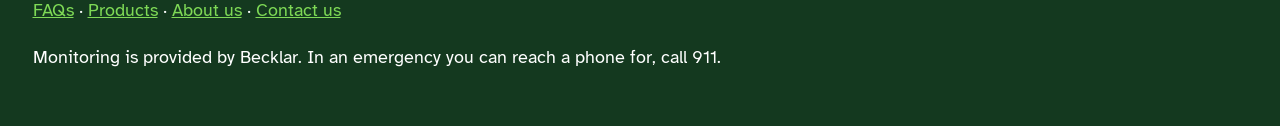
==== commit 6f93f30f: "Add files via upload" ====
--- a/about.html
+++ b/about.html
@@ -9,11 +9,11 @@
 <main>
 <div class="hero"><div class="wrap"><h1>About us</h1><p>We help seniors in northern Utah live on their own terms.</p></div></div>
 <section><div class="wrap"><div style="max-width:42rem"><p>Strickler LLC is a northern Utah company. Our goal is to help seniors stay independent while giving them and their families a device for safety.</p>
-<p>We set up devices from Becklar, whose monitoring centers answer every call. You get a local contact who helps you choose, set up and use your device.</p></div>
+<p>All devices are backed by 24/7 local monitoring professionals. Our local team of device techs are ready to assist you in choosing the right device, setting up services and learning to use them.</p></div>
 <h2 style="margin-top:3rem">Meet the team</h2>
 <div class="team">
 <div class="person" style="text-align:center"><img class="avatar" src="images/Cort_About.jpg" alt="Cort Dixon" width="192" height="192" loading="lazy" style="display:block;width:12rem;height:12rem;max-width:100%;border-radius:50%;object-fit:cover;object-position:center 20%;border:6px solid #7ED956;background:#f1faeb;margin:0 auto 1rem"><h3 style="margin:0;font-size:1.4rem;line-height:1.2">Cort Dixon</h3><p class="role" style="margin:.1rem 0 .6rem;font-size:.8rem;line-height:1.2;font-weight:700;color:#2e7d32">Strickler team member</p>
-<p>Cort Dixon is a proud member of Strickler with a 5+ year background in monitoring services. Cort is passionate about helping others and providing them with devices.</p></div>
+<p>Cort Dixon is a proud member of Strickler with a 7+ years of experience in personal emergency device monitoring services. Cort is passionate about helping others and providing them with devices.</p></div>
 <div class="person" style="text-align:center"><img class="avatar" src="images/Aldan_About.jpg" alt="Aldan Bailey" width="192" height="192" loading="lazy" style="display:block;width:12rem;height:12rem;max-width:100%;border-radius:50%;object-fit:cover;object-position:center 20%;border:6px solid #7ED956;background:#f1faeb;margin:0 auto 1rem"><h3 style="margin:0;font-size:1.4rem;line-height:1.2">Aldan Bailey</h3><p class="role" style="margin:.1rem 0 .6rem;font-size:.8rem;line-height:1.2;font-weight:700;color:#2e7d32">Partner</p>
 <p>Aldan Bailey is a partner in Strickler, providing devices to individuals searching to keep their independence. With a background at Weber State University and experience in customer relations.</p></div></div>
 <p style="margin-top:2.5rem"><a class="btn" href="contact.html">Contact us</a></p></div></section>
